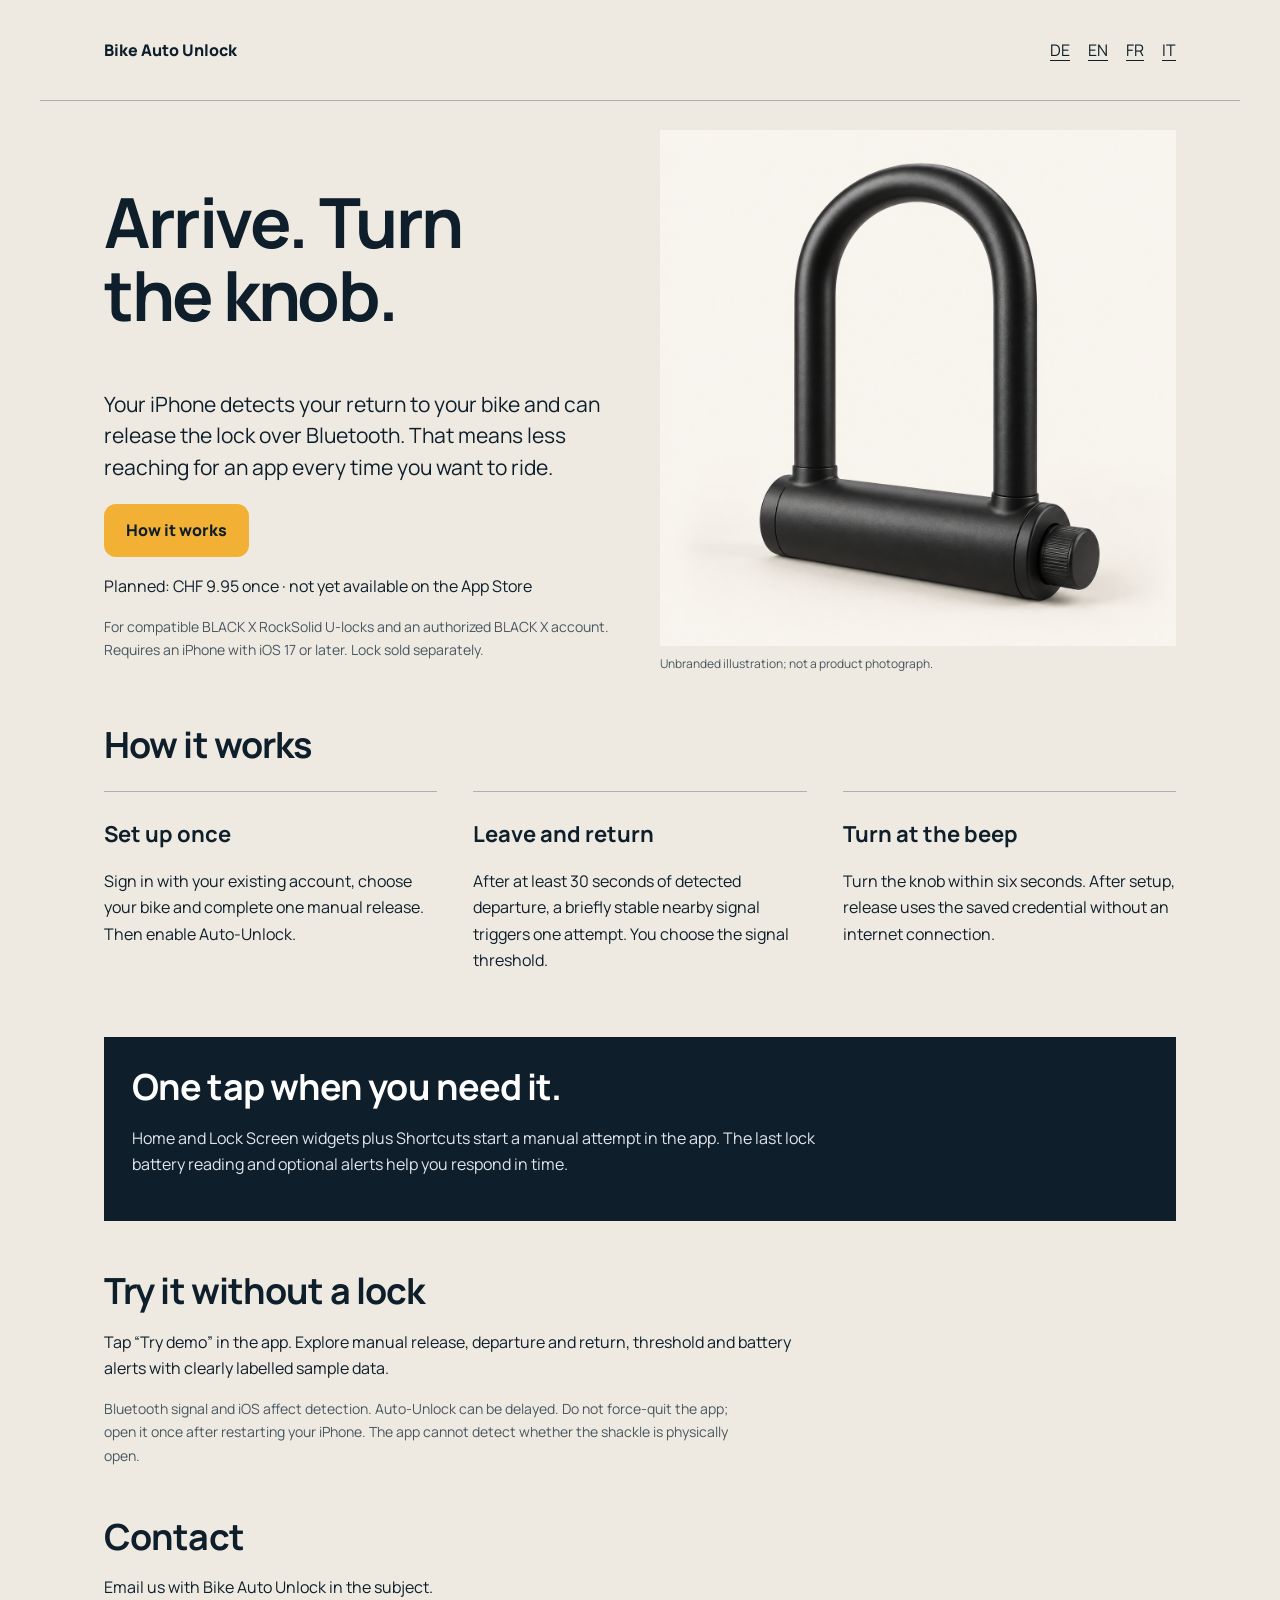
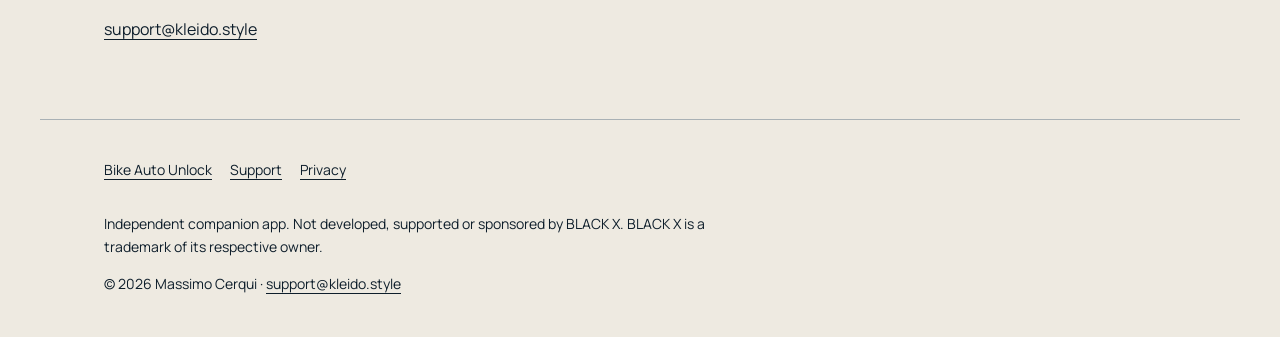
==== en/index.html @ a2ae83a5 "Publish localized Bike Auto Unlock website" ====
<!doctype html>
<html lang="en"><head><meta charset="utf-8"><meta name="viewport" content="width=device-width,initial-scale=1"><meta name="description" content="Your iPhone detects your return to your bike and can release the lock over Bluetooth. That means less reaching for an app every time you want to ride."><title>Bike Auto Unlock</title><link rel="stylesheet" href="../style.css"></head><body><header><a class="brand" href="index.html">Bike Auto Unlock</a><nav aria-label="Language"><a href="../de/index.html" lang="de" hreflang="de">DE</a><a href="../en/index.html" lang="en" hreflang="en" aria-current="page">EN</a><a href="../fr/index.html" lang="fr" hreflang="fr">FR</a><a href="../it/index.html" lang="it" hreflang="it">IT</a></nav></header><main><section class="hero"><div><h1>Arrive. Turn the knob.</h1><p class="intro">Your iPhone detects your return to your bike and can release the lock over Bluetooth. That means less reaching for an app every time you want to ride.</p><a class="button" href="#how">How it works</a><p>Planned: CHF 9.95 once · not yet available on the App Store</p><p class="fine">For compatible BLACK X RockSolid U-locks and an authorized BLACK X account. Requires an iPhone with iOS 17 or later. Lock sold separately.</p></div><figure><img src="../assets/unbranded-lock.png" width="1254" height="1254" alt="Unbranded illustration; not a product photograph." fetchpriority="high"><figcaption>Unbranded illustration; not a product photograph.</figcaption></figure></section><section id="how"><h2>How it works</h2><ol class="steps"><li><h3>Set up once</h3><p>Sign in with your existing account, choose your bike and complete one manual release. Then enable Auto-Unlock.</p></li><li><h3>Leave and return</h3><p>After at least 30 seconds of detected departure, a briefly stable nearby signal triggers one attempt. You choose the signal threshold.</p></li><li><h3>Turn at the beep</h3><p>Turn the knob within six seconds. After setup, release uses the saved credential without an internet connection.</p></li></ol></section><section class="band"><h2>One tap when you need it.</h2><p>Home and Lock Screen widgets plus Shortcuts start a manual attempt in the app. The last lock battery reading and optional alerts help you respond in time.</p></section><h2>Try it without a lock</h2><p>Tap “Try demo” in the app. Explore manual release, departure and return, threshold and battery alerts with clearly labelled sample data.</p><p class="fine">Bluetooth signal and iOS affect detection. Auto-Unlock can be delayed. Do not force-quit the app; open it once after restarting your iPhone. The app cannot detect whether the shackle is physically open.</p><h2>Contact</h2><p>Email us with Bike Auto Unlock in the subject.</p><p><a class="contact" href="mailto:support@kleido.style?subject=Bike%20Auto%20Unlock">support@kleido.style</a></p></main><footer><nav><a href="index.html">Bike Auto Unlock</a><a href="support.html">Support</a><a href="privacy.html">Privacy</a></nav><p>Independent companion app. Not developed, supported or sponsored by BLACK X. BLACK X is a trademark of its respective owner.</p><p>© 2026 Massimo Cerqui · <a class="contact" href="mailto:support@kleido.style?subject=Bike%20Auto%20Unlock">support@kleido.style</a></p></footer></body></html>
---- style.css ----
@font-face{font-family:Manrope;src:url("assets/Manrope.ttf") format("truetype");font-display:swap}*{box-sizing:border-box}html{scroll-behavior:smooth}body{margin:0;background:#eeeae1;color:#0e1e2b;font:16px/1.65 Manrope,sans-serif}a{color:inherit;text-underline-offset:4px}a:hover{color:#8f5e00}a:focus-visible{outline:3px solid #8f5e00;outline-offset:5px}::selection{background:#f2b134;color:#0e1e2b}header,main,footer{max-width:1200px;margin:auto;padding:28px 5vw}header{display:flex;align-items:center;justify-content:space-between;gap:20px;flex-wrap:wrap;border-bottom:1px solid #a9b1b5}.brand{font-weight:800;text-decoration:none}nav{display:flex;gap:18px;flex-wrap:wrap}nav a{min-height:44px;display:inline-flex;align-items:center}h1{font-size:clamp(36px,5.4vw,72px);line-height:1.05;letter-spacing:-.035em;max-width:13ch;text-wrap:balance}h2{font-size:clamp(25px,3vw,36px);line-height:1.2;margin:48px 0 16px;letter-spacing:-.025em}h3{font-size:22px;margin:0 0 10px}p{max-width:70ch}.hero{display:grid;grid-template-columns:1fr 1fr;gap:40px;align-items:center}.hero figure{margin:0}.hero img{display:block;width:100%;height:auto}.hero figcaption{font-size:12px;color:#485761;margin-top:8px}.intro{font-size:21px;line-height:1.5}.button{display:inline-block;background:#f2b134;color:#0e1e2b;border-radius:12px;padding:13px 22px;font-weight:800;text-decoration:none}.button:hover{background:#e8a52c;color:#0e1e2b}.fine{font-size:14px;color:#485761}.steps{list-style:none;padding:0;margin:24px 0;display:grid;grid-template-columns:repeat(3,1fr);gap:36px}.steps li{border-top:1px solid #a9b1b5;padding-top:24px}.band{margin:48px 0;padding:28px;background:#0e1e2b;color:white}.band h2{margin-top:0}.band p{color:#e1e6e9}.read{max-width:850px}.read h1{max-width:none;font-size:clamp(34px,5vw,54px)}footer{border-top:1px solid #a9b1b5;font-size:14px;margin-top:32px}footer nav{margin-bottom:20px}.contact{overflow-wrap:anywhere}@media(max-width:720px){.hero{grid-template-columns:1fr;gap:20px}.hero figure{max-width:440px;margin:auto}.steps{grid-template-columns:1fr;gap:20px}header,main,footer{padding:22px}h1{margin:20px 0}.intro{font-size:19px}.band{padding:24px}}@media(prefers-reduced-motion:reduce){html{scroll-behavior:auto}}
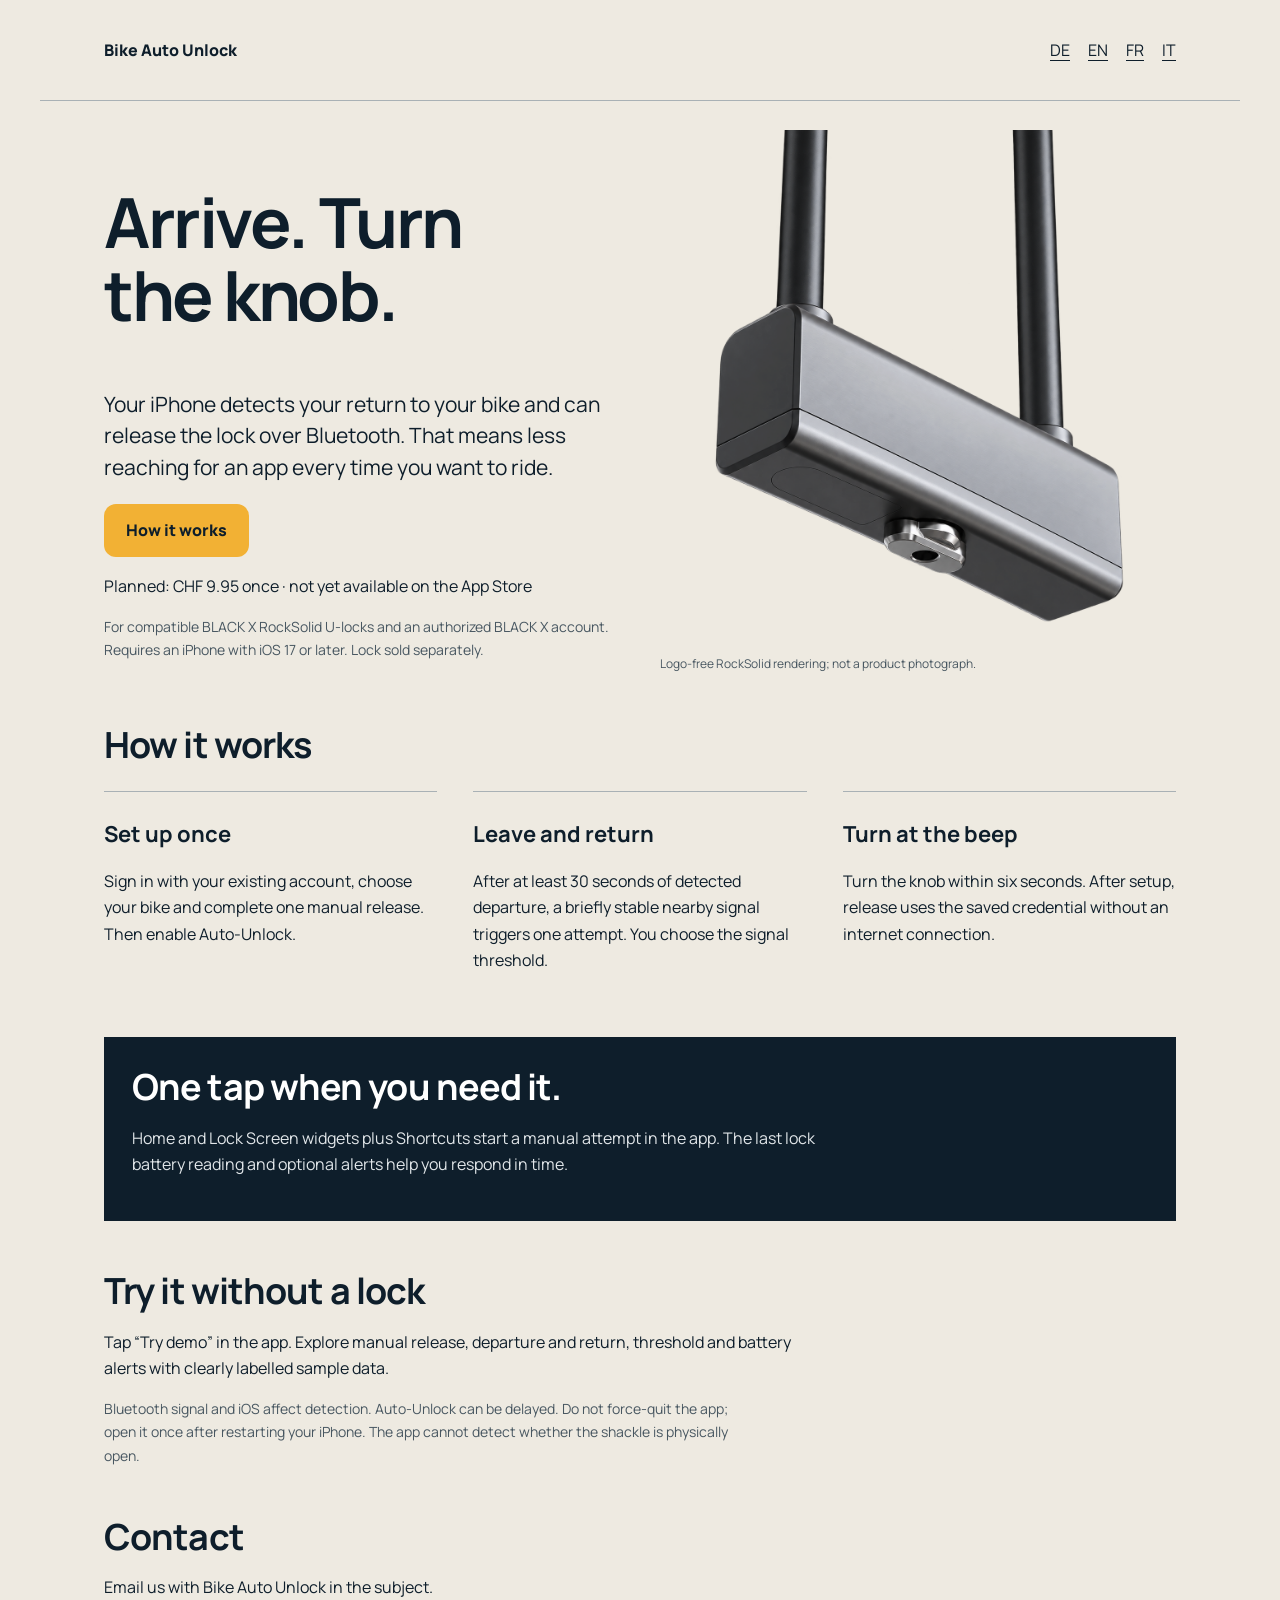
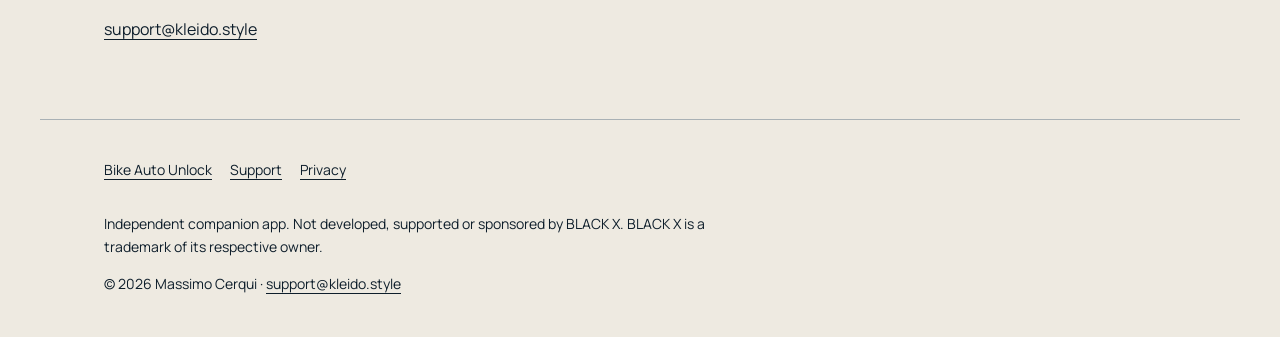
==== commit f00ee460: "Match the genuine RockSolid shape in product rendering" ====
--- a/en/index.html
+++ b/en/index.html
@@ -1,2 +1,2 @@
 <!doctype html>
-<html lang="en"><head><meta charset="utf-8"><meta name="viewport" content="width=device-width,initial-scale=1"><meta name="description" content="Your iPhone detects your return to your bike and can release the lock over Bluetooth. That means less reaching for an app every time you want to ride."><title>Bike Auto Unlock</title><link rel="stylesheet" href="../style.css"></head><body><header><a class="brand" href="index.html">Bike Auto Unlock</a><nav aria-label="Language"><a href="../de/index.html" lang="de" hreflang="de">DE</a><a href="../en/index.html" lang="en" hreflang="en" aria-current="page">EN</a><a href="../fr/index.html" lang="fr" hreflang="fr">FR</a><a href="../it/index.html" lang="it" hreflang="it">IT</a></nav></header><main><section class="hero"><div><h1>Arrive. Turn the knob.</h1><p class="intro">Your iPhone detects your return to your bike and can release the lock over Bluetooth. That means less reaching for an app every time you want to ride.</p><a class="button" href="#how">How it works</a><p>Planned: CHF 9.95 once · not yet available on the App Store</p><p class="fine">For compatible BLACK X RockSolid U-locks and an authorized BLACK X account. Requires an iPhone with iOS 17 or later. Lock sold separately.</p></div><figure><img src="../assets/unbranded-lock.png" width="1254" height="1254" alt="Unbranded illustration; not a product photograph." fetchpriority="high"><figcaption>Unbranded illustration; not a product photograph.</figcaption></figure></section><section id="how"><h2>How it works</h2><ol class="steps"><li><h3>Set up once</h3><p>Sign in with your existing account, choose your bike and complete one manual release. Then enable Auto-Unlock.</p></li><li><h3>Leave and return</h3><p>After at least 30 seconds of detected departure, a briefly stable nearby signal triggers one attempt. You choose the signal threshold.</p></li><li><h3>Turn at the beep</h3><p>Turn the knob within six seconds. After setup, release uses the saved credential without an internet connection.</p></li></ol></section><section class="band"><h2>One tap when you need it.</h2><p>Home and Lock Screen widgets plus Shortcuts start a manual attempt in the app. The last lock battery reading and optional alerts help you respond in time.</p></section><h2>Try it without a lock</h2><p>Tap “Try demo” in the app. Explore manual release, departure and return, threshold and battery alerts with clearly labelled sample data.</p><p class="fine">Bluetooth signal and iOS affect detection. Auto-Unlock can be delayed. Do not force-quit the app; open it once after restarting your iPhone. The app cannot detect whether the shackle is physically open.</p><h2>Contact</h2><p>Email us with Bike Auto Unlock in the subject.</p><p><a class="contact" href="mailto:support@kleido.style?subject=Bike%20Auto%20Unlock">support@kleido.style</a></p></main><footer><nav><a href="index.html">Bike Auto Unlock</a><a href="support.html">Support</a><a href="privacy.html">Privacy</a></nav><p>Independent companion app. Not developed, supported or sponsored by BLACK X. BLACK X is a trademark of its respective owner.</p><p>© 2026 Massimo Cerqui · <a class="contact" href="mailto:support@kleido.style?subject=Bike%20Auto%20Unlock">support@kleido.style</a></p></footer></body></html>+<html lang="en"><head><meta charset="utf-8"><meta name="viewport" content="width=device-width,initial-scale=1"><meta name="description" content="Your iPhone detects your return to your bike and can release the lock over Bluetooth. That means less reaching for an app every time you want to ride."><title>Bike Auto Unlock</title><link rel="stylesheet" href="../style.css"></head><body><header><a class="brand" href="index.html">Bike Auto Unlock</a><nav aria-label="Language"><a href="../de/index.html" lang="de" hreflang="de">DE</a><a href="../en/index.html" lang="en" hreflang="en" aria-current="page">EN</a><a href="../fr/index.html" lang="fr" hreflang="fr">FR</a><a href="../it/index.html" lang="it" hreflang="it">IT</a></nav></header><main><section class="hero"><div><h1>Arrive. Turn the knob.</h1><p class="intro">Your iPhone detects your return to your bike and can release the lock over Bluetooth. That means less reaching for an app every time you want to ride.</p><a class="button" href="#how">How it works</a><p>Planned: CHF 9.95 once · not yet available on the App Store</p><p class="fine">For compatible BLACK X RockSolid U-locks and an authorized BLACK X account. Requires an iPhone with iOS 17 or later. Lock sold separately.</p></div><figure><img src="../assets/rocksolid-render.png" width="1254" height="1254" alt="Logo-free RockSolid rendering; not a product photograph." fetchpriority="high"><figcaption>Logo-free RockSolid rendering; not a product photograph.</figcaption></figure></section><section id="how"><h2>How it works</h2><ol class="steps"><li><h3>Set up once</h3><p>Sign in with your existing account, choose your bike and complete one manual release. Then enable Auto-Unlock.</p></li><li><h3>Leave and return</h3><p>After at least 30 seconds of detected departure, a briefly stable nearby signal triggers one attempt. You choose the signal threshold.</p></li><li><h3>Turn at the beep</h3><p>Turn the knob within six seconds. After setup, release uses the saved credential without an internet connection.</p></li></ol></section><section class="band"><h2>One tap when you need it.</h2><p>Home and Lock Screen widgets plus Shortcuts start a manual attempt in the app. The last lock battery reading and optional alerts help you respond in time.</p></section><h2>Try it without a lock</h2><p>Tap “Try demo” in the app. Explore manual release, departure and return, threshold and battery alerts with clearly labelled sample data.</p><p class="fine">Bluetooth signal and iOS affect detection. Auto-Unlock can be delayed. Do not force-quit the app; open it once after restarting your iPhone. The app cannot detect whether the shackle is physically open.</p><h2>Contact</h2><p>Email us with Bike Auto Unlock in the subject.</p><p><a class="contact" href="mailto:support@kleido.style?subject=Bike%20Auto%20Unlock">support@kleido.style</a></p></main><footer><nav><a href="index.html">Bike Auto Unlock</a><a href="support.html">Support</a><a href="privacy.html">Privacy</a></nav><p>Independent companion app. Not developed, supported or sponsored by BLACK X. BLACK X is a trademark of its respective owner.</p><p>© 2026 Massimo Cerqui · <a class="contact" href="mailto:support@kleido.style?subject=Bike%20Auto%20Unlock">support@kleido.style</a></p></footer></body></html>
